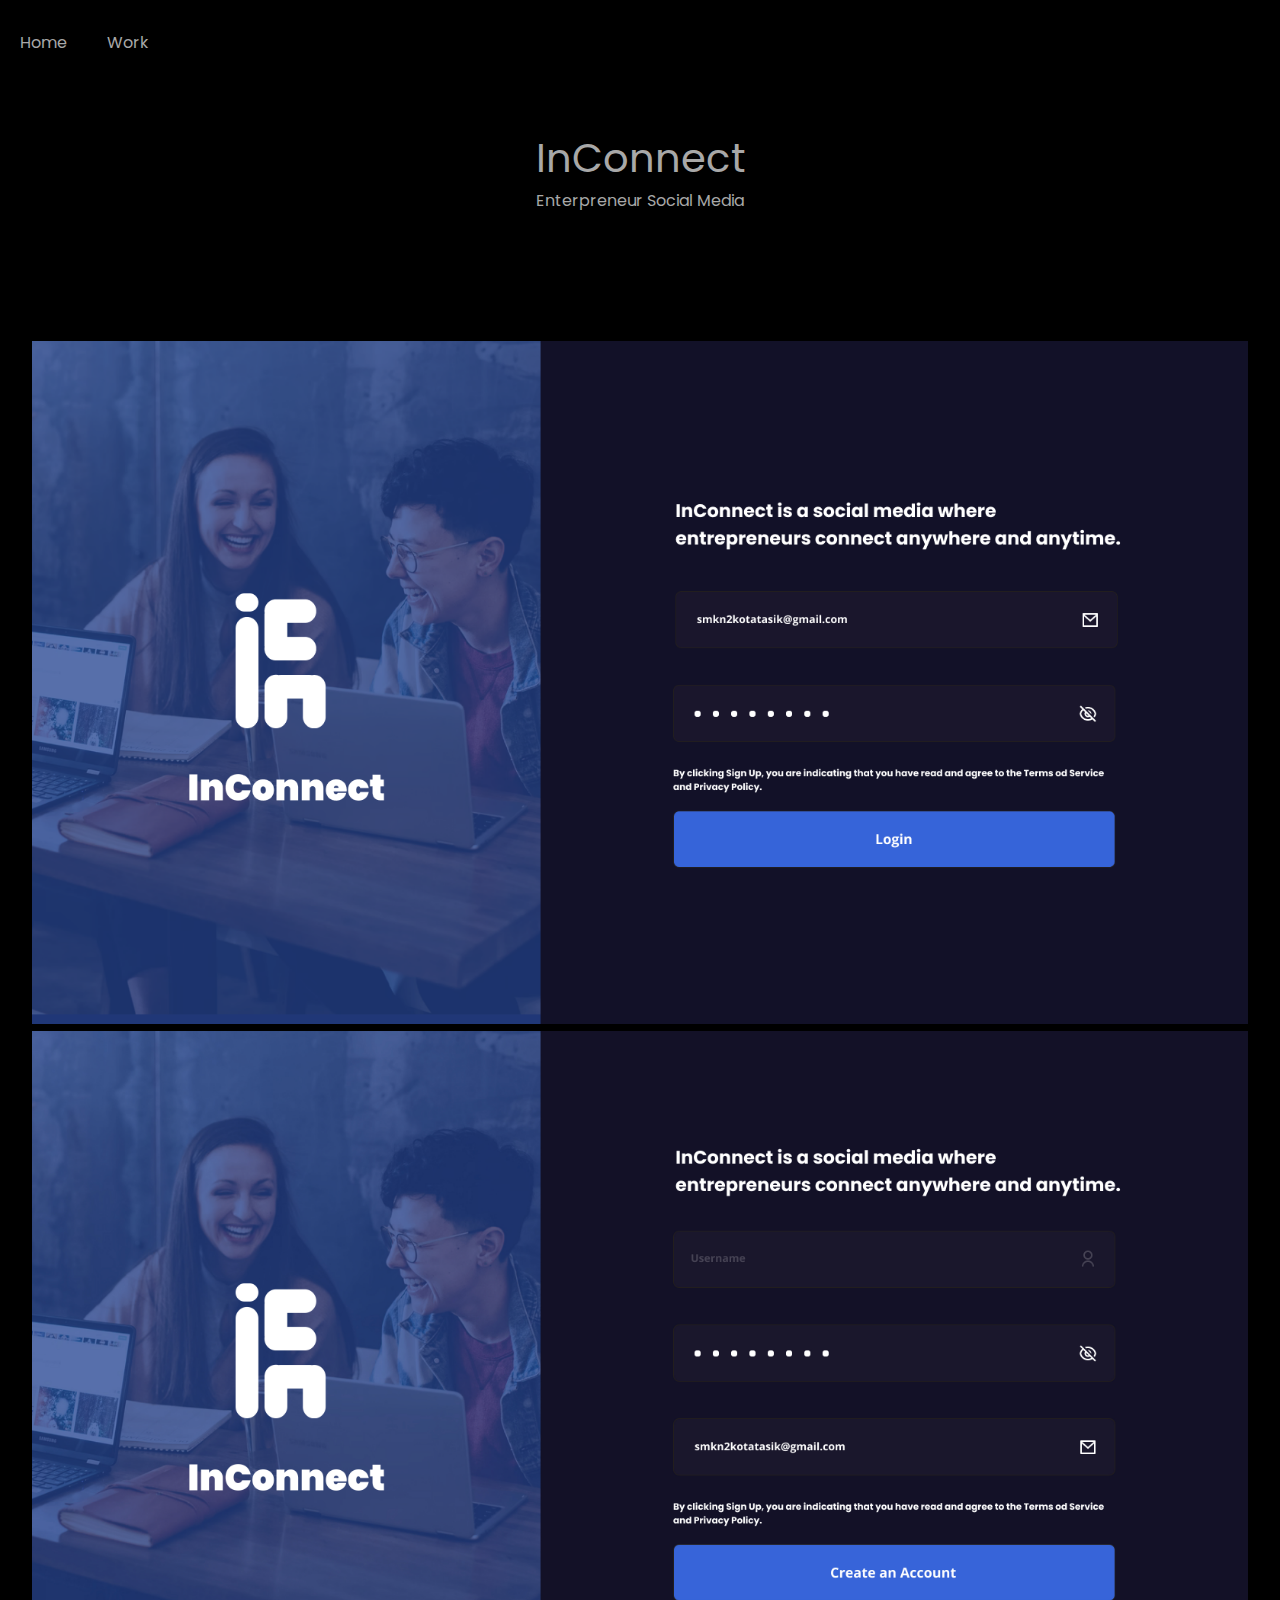
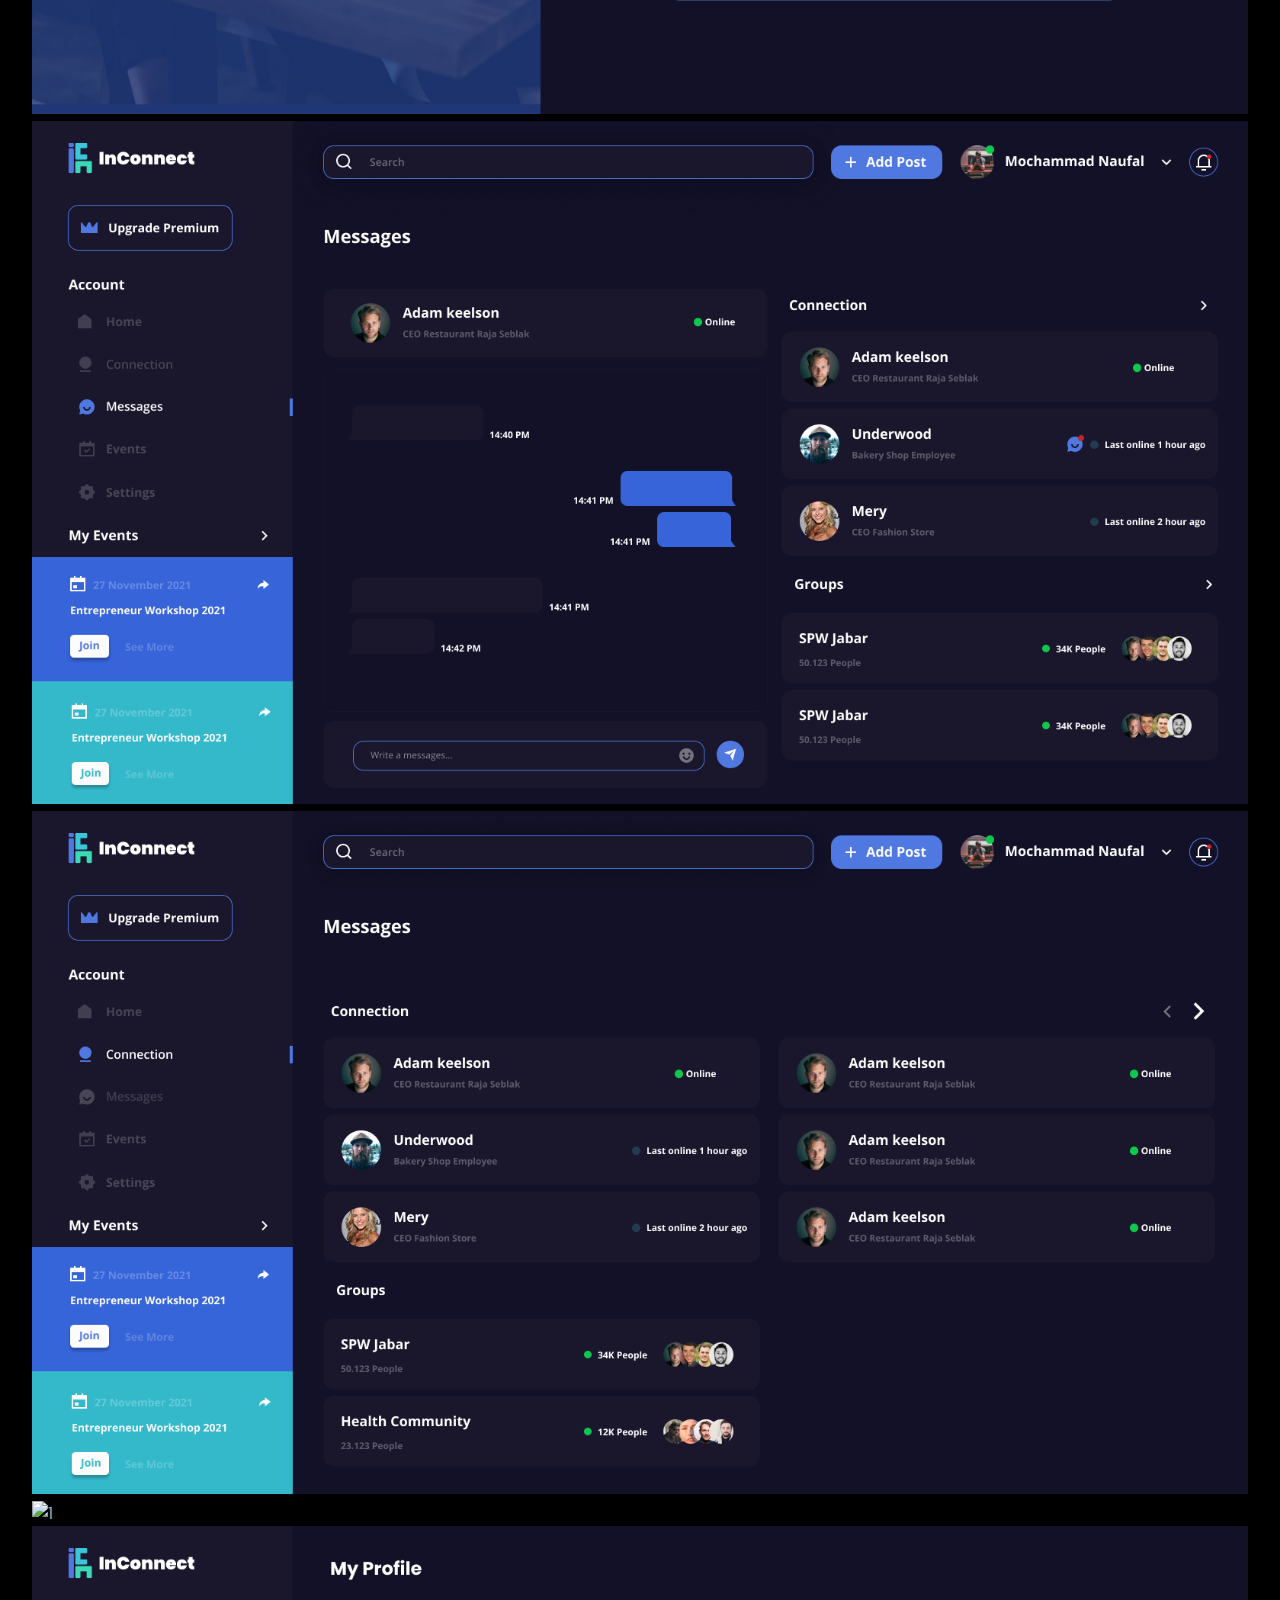
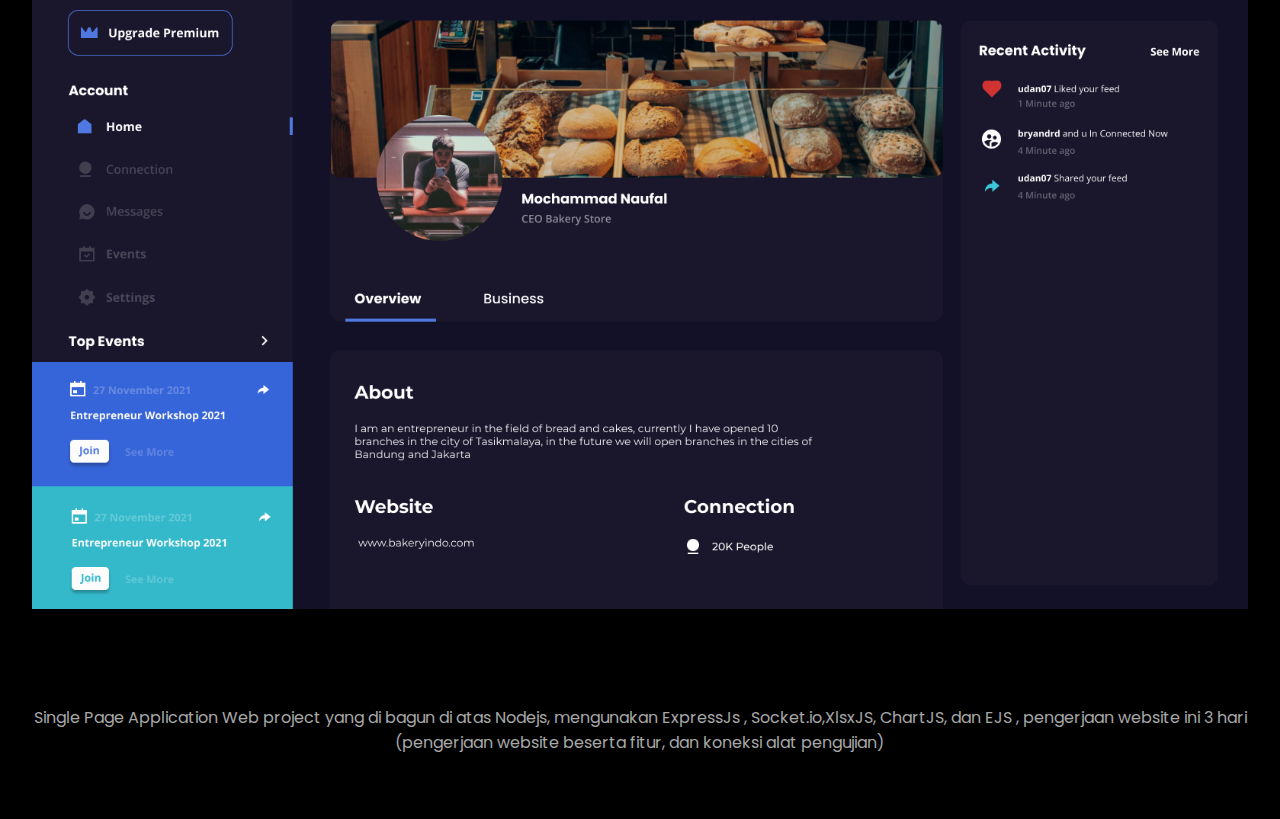
==== inconnect.html @ 9244259c "Add files via upload" ====
<!DOCTYPE html>
<html lang="en">
<head>
    <meta charset="UTF-8">
    <meta http-equiv="X-UA-Compatible" content="IE=edge">
    <meta name="viewport" content="width=device-width, initial-scale=1.0">
    <link rel="stylesheet" href="style.css">
    <script src="https://kit.fontawesome.com/d8ab9fc50e.js" crossorigin="anonymous"></script>
    <title>Febrian Dwi Rizqi Dharmawan - Portofolio</title>
</head>
<body>
    <header>
        <ul>
            <li><a href="index.html">Home</a></li>
            <li><a href="index.html">Work</a></li>
        </ul>
    </header>
    <main>
      <section id="judul">
            <h1>InConnect</h1>
            <p>Enterpreneur Social Media</p>
      </section>
      <section id="gambar">
          <img src="inconnect-1.png" alt="1">
          <img src="inconnect-2.jpg" alt="1">
          <img src="inconnect-3.jpg" alt="1">
          <img src="inconnect-4.png" alt="1">
          <img src="inconnect-5.jpg" alt="1">
          <img src="inconnect-6.png" alt="1">
      </section>
      <br>
      <section id="text-wrapper">
        <p>Single Page Application Web project yang di bagun di atas Nodejs, mengunakan ExpressJs , Socket.io,XlsxJS, ChartJS, dan EJS , pengerjaan website ini 3 hari (pengerjaan website beserta fitur, dan koneksi alat pengujian)</p>
      </section>
    </main>
    
</body>
</html>
---- style.css ----
@import url("https://fonts.googleapis.com/css?family=Poppins:200,400,500,700");

*{
    box-sizing: border-box;
    margin: 0;
    padding: 0;
}

body{
    font-family: 'Poppins', sans-serif;
    background-color: black;
    color: rgb(168, 168, 168);
}

header{
    display: flex;
    width: 100vw;
    height: 10vh;
    background-color: black;
}
header ul{
    display: flex;
    list-style: none;
    text-decoration: none;
}
header li{
    margin: 30px 20px;
}

header a{
    text-decoration: none;
    color: rgb(168, 168, 168);
}
header{
    position: fixed;
}

#home{
    text-align: center;
    padding: 20vw 30vw;
}
#judul{
    text-align: center;
    padding: 10vw 30vw;
}
#gambar img{
    width: 95vw;
    margin-left: 2.5vw;
    margin-right: 2.5vw;
}
#text-wrapper{
    text-align: center;
    margin: 5vw 2.5vw;
}
#home h1{
    font-weight: 400;
    font-size: 50px;
}
#judul h1{
    font-weight: 400;
    font-size: 40px;
}

#work{
    margin-bottom: 10vh;
}

#work h1{
    font-weight: 500;
    font-size: 20px;
    
}
#work a{
    text-decoration: none;
    color: white;
}

.badge{
    padding: 5px 10px;
    border-radius: 50%;
    background-color: white;
    margin: 10px 10px;
}

.center{
    margin: 5vw 45vw;
}

.card-work{
    float: left;
    width: 45vw;
    margin-left: 3vw;
    margin-bottom: 5vh;
    text-align: center;
    background-color: rgb(66, 66, 66);
}

#kontak{
    display: flex;
    margin-left: 10vw;
    margin-top: 15vw;
}
#kontak a{
    text-decoration: none;
    color: black;
}
.card-work:hover{
    background-color: rgb(119, 119, 119);
}
.card-work img{
    width: 100%;
}

@media only screen and (max-width: 600px) {
    #kontak{
        display: flex;
        margin-left: 25px;
        margin-top: 230px;
    }
    #home{
        text-align: center;
        padding: 190px 50px;
    }
    #home h1{
        font-weight: 400;
        font-size: 40px;
    }
    #home p{
        font-size: 12px;
    }
    #judul h1{
        font-weight: 400;
        font-size: 20px;
    }
    #judul p{
        font-weight: 400;
        font-size: 12px;
    }
    #work{
        margin-bottom: 100px;
    }
    
    #work p{
        font-size: 12px;
        
    }
    #work a{
        text-decoration: none;
        color: white;
    }
    .card-work{
        float: left;
        width: 95vw;
        margin: 5px 5px;
        text-align: center;
        background-color: rgb(66, 66, 66);
    }
    #judul{
        padding: 100px 90px;
    }
    #text-wrapper p{
        font-size: 12px;
    }
}
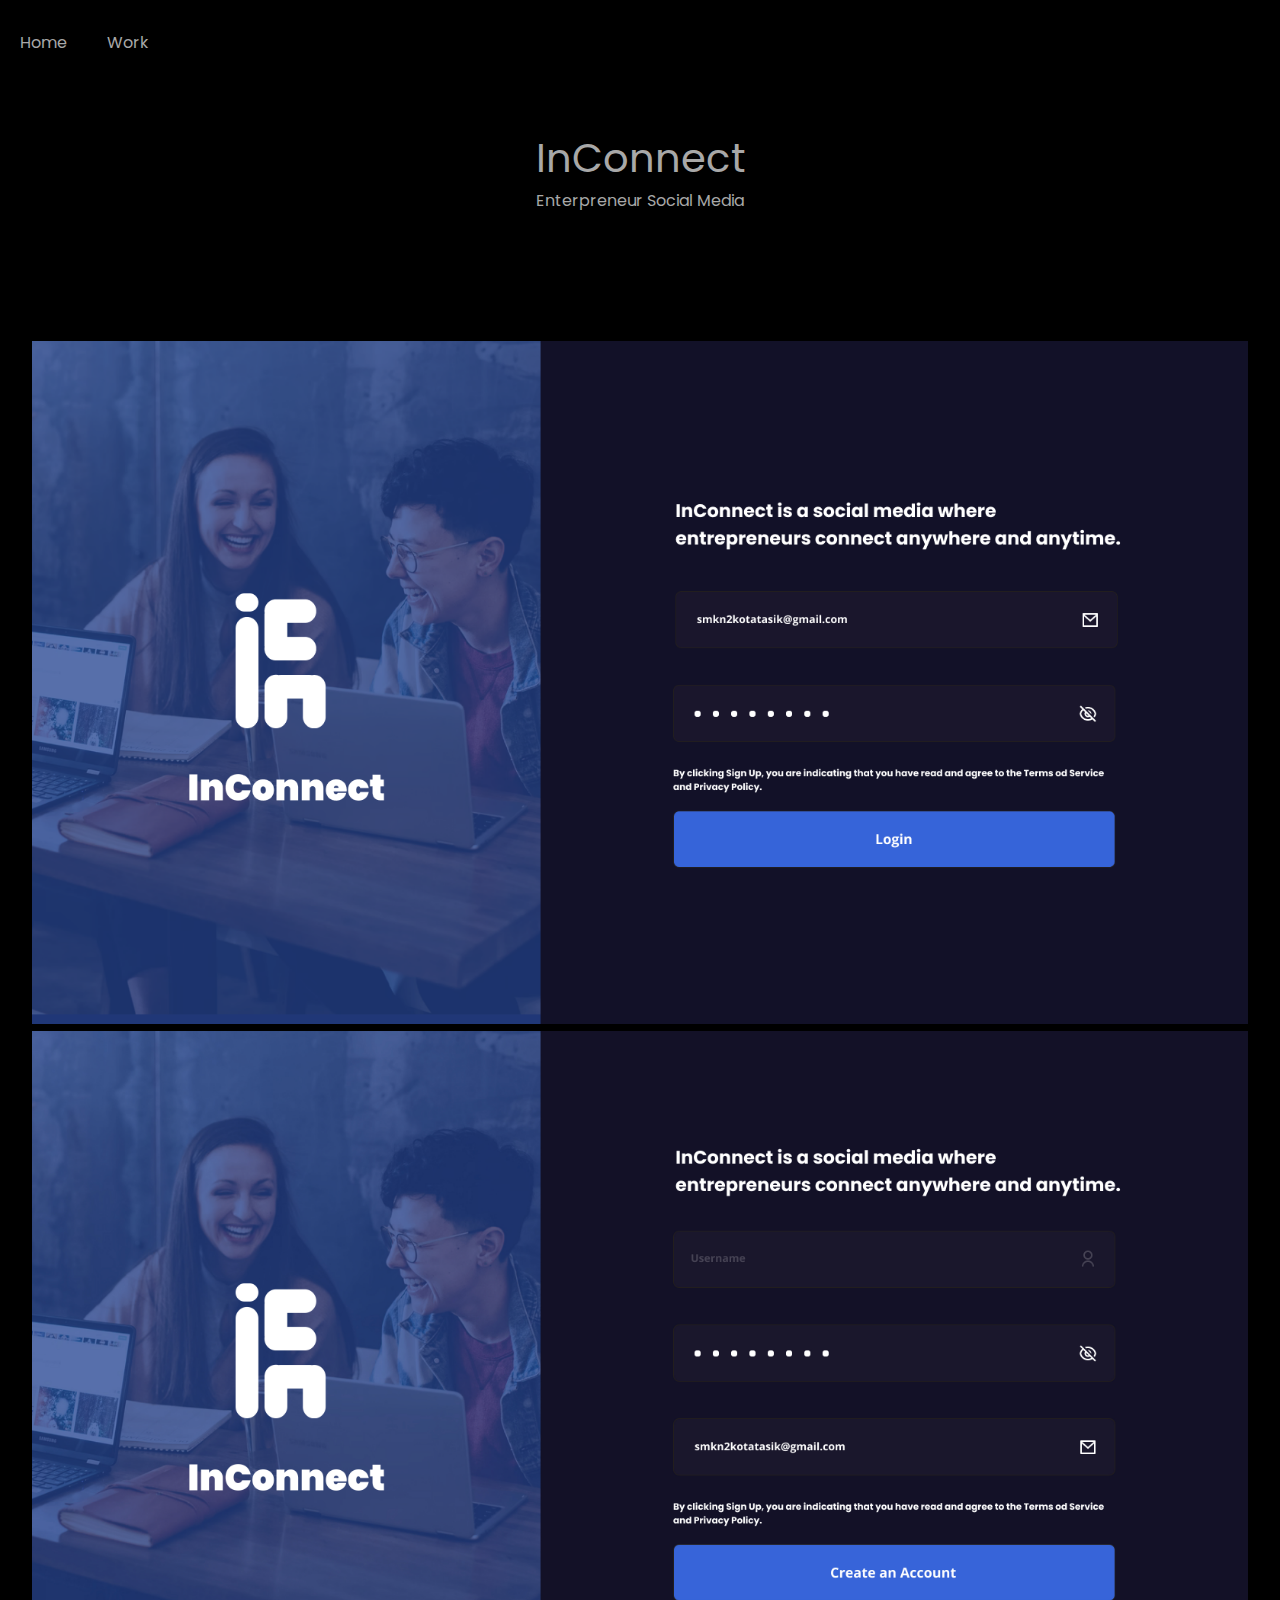
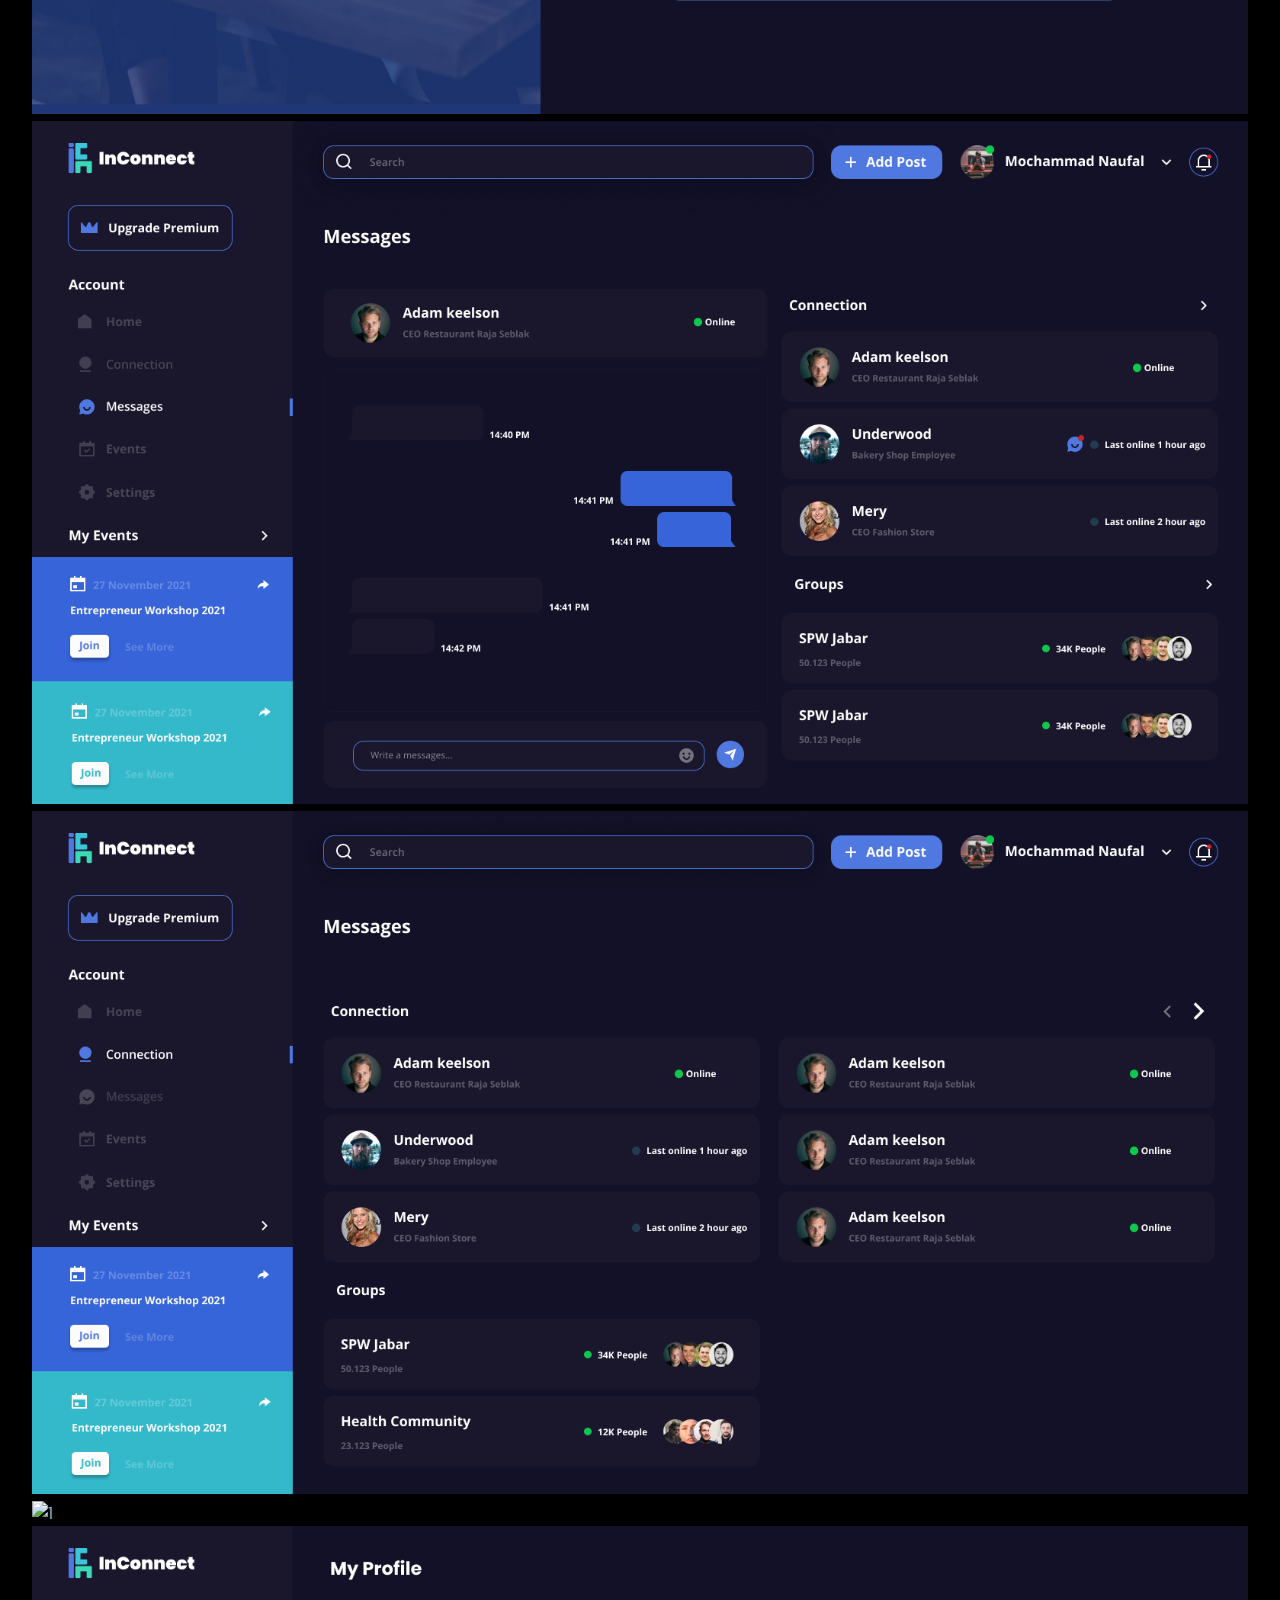
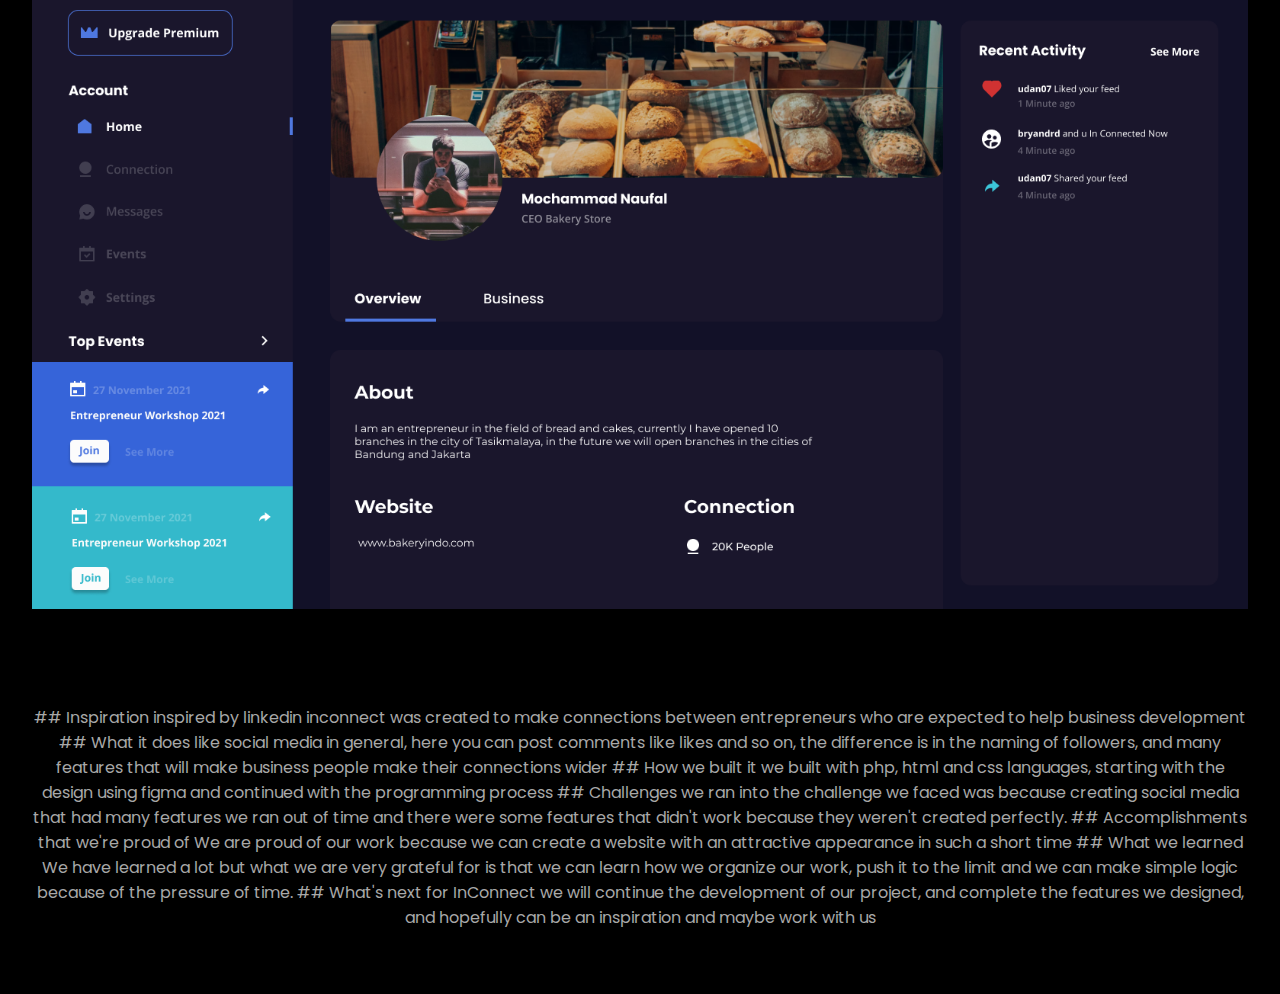
==== commit 601d2c59: "Add files via upload" ====
--- a/inconnect.html
+++ b/inconnect.html
@@ -30,7 +30,20 @@
       </section>
       <br>
       <section id="text-wrapper">
-        <p>Single Page Application Web project yang di bagun di atas Nodejs, mengunakan ExpressJs , Socket.io,XlsxJS, ChartJS, dan EJS , pengerjaan website ini 3 hari (pengerjaan website beserta fitur, dan koneksi alat pengujian)</p>
+        ## Inspiration
+        inspired by linkedin inconnect was created to make connections between entrepreneurs who are expected to help business development
+        ## What it does
+        like social media in general, here you can post comments like likes and so on, the difference is in the naming of followers, and many features that will make business people make their connections wider
+        ## How we built it
+        we built with php, html and css languages, starting with the design using figma and continued with the programming process
+        ## Challenges we ran into
+        the challenge we faced was because creating social media that had many features we ran out of time and there were some features that didn't work because they weren't created perfectly.
+        ## Accomplishments that we're proud of
+        We are proud of our work because we can create a website with an attractive appearance in such a short time
+        ## What we learned
+        We have learned a lot but what we are very grateful for is that we can learn how we organize our work, push it to the limit and we can make simple logic because of the pressure of time.
+        ## What's next for InConnect
+        we will continue the development of our project, and complete the features we designed, and hopefully can be an inspiration and maybe work with us
       </section>
     </main>
     
